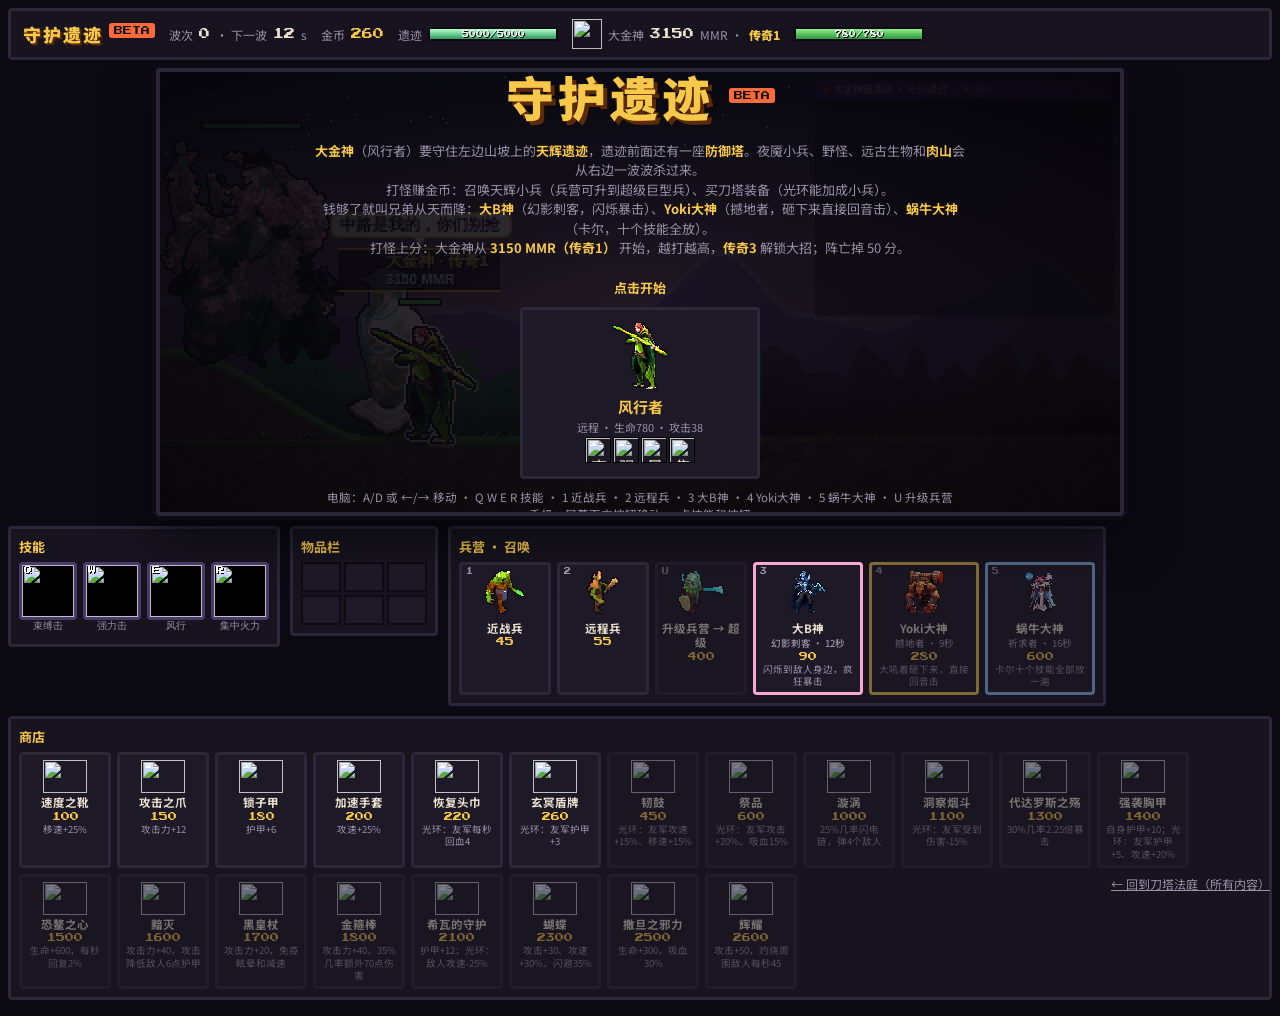
==== game2/index.html @ aa70c60f "Game 2: chat della diretta (spettatori del sito, reazioni agli eventi, regali), bilanciamento verifi" ====
<!doctype html>
<html lang="zh-CN">
<head>
<meta charset="utf-8" />
<meta name="viewport" content="width=device-width, initial-scale=1, viewport-fit=cover, user-scalable=no" />
<title>守护遗迹 Beta</title>
<meta name="description" content="像素风刀塔横版塔防：大金神守护天辉遗迹，召唤小兵、买装备、叫蜗牛大神来帮忙。" />
<link href="https://fonts.googleapis.com/css2?family=Press+Start+2P&family=Noto+Sans+SC:wght@500;900&display=swap" rel="stylesheet" />
<style>
  :root { --bg: #0b0a12; --panel: #17141f; --line: #2c2638; --gold: #f7c84a; --green: #5fd068; --text: #ece3d0; --muted: #9a90a8; }
  * { box-sizing: border-box; -webkit-tap-highlight-color: transparent; }
  html, body { margin: 0; background: var(--bg); color: var(--text); font-family: "Noto Sans SC", system-ui, sans-serif; overscroll-behavior: none; }
  body { min-height: 100vh; display: flex; flex-direction: column; align-items: center; padding: 8px 8px 16px; user-select: none; }
  .hud { width: 100%; max-width: 1500px; display: flex; flex-wrap: wrap; align-items: center; gap: 8px 14px; padding: 8px 12px; margin-bottom: 8px; background: var(--panel); border: 3px solid var(--line); border-radius: 4px; }
  .title { font: 900 18px "Noto Sans SC"; color: var(--gold); letter-spacing: 2px; text-shadow: 2px 2px 0 #5a2a0a; }
  .beta { font: 9px "Press Start 2P"; color: #111; background: #ff6a3a; padding: 3px 5px; border-radius: 3px; vertical-align: super; letter-spacing: 0; text-shadow: none; }
  .stat { display: flex; align-items: center; gap: 6px; font-size: 12px; color: var(--muted); }
  .stat b { font: 11px "Press Start 2P"; color: var(--text); } .stat.gold b { color: var(--gold); }
  .meter { position: relative; width: 130px; height: 14px; background: #2a0f12; border: 2px solid #0d0b13; }
  .meter i { position: absolute; inset: 0 auto 0 0; background: linear-gradient(#b8ffd0, #2e9a5c); transition: width .2s; }
  .meter.hp i { background: linear-gradient(#8ef08a, #2e9a3c); } .meter.xp { height: 6px; width: 70px; } .meter.xp i { background: #8a6aff; }
  .meter span { position: absolute; inset: 0; display: grid; place-items: center; font: 7px "Press Start 2P"; color: #fff; text-shadow: 1px 1px 0 #000; }
  .medal { position: relative; width: 30px; height: 30px; display: inline-block; } .medal img { position: absolute; inset: 0; width: 100%; height: 100%; }
  .stat.mmr #rank { color: var(--gold); font-weight: 900; }
  .stage { position: relative; line-height: 0; border: 4px solid #2c2638; border-radius: 4px; box-shadow: 0 0 0 4px #0d0b13, 0 20px 50px rgba(0,0,0,.6); touch-action: none; }
  canvas#cv { image-rendering: pixelated; image-rendering: crisp-edges; display: block; }
  .banner { position: absolute; left: 50%; top: 10%; transform: translate(-50%, -10px); text-align: center; font: 900 clamp(18px, 3.6vw, 34px) "Noto Sans SC"; color: var(--gold); white-space: nowrap; text-shadow: 3px 3px 0 #000; opacity: 0; transition: .3s; pointer-events: none; line-height: 1.25; }
  .banner small { display: block; font-size: 14px; color: #ece3d0; text-shadow: 2px 2px 0 #000; }
  .banner.show { opacity: 1; transform: translate(-50%, 0); }
  .chat { position: absolute; right: 6px; top: 6px; width: min(32%, 300px); height: 54%; display: flex; flex-direction: column; background: rgba(8,6,14,.5); border: 1px solid rgba(255,255,255,.12); border-radius: 4px; line-height: 1.35; pointer-events: none; font-size: clamp(11px, .95vw, 14px); }
  .chat-h { padding: 3px 7px; font-size: .85em; color: #fff; background: rgba(145,70,255,.55); border-radius: 3px 3px 0 0; }
  .chat-h i { display: inline-block; width: 7px; height: 7px; border-radius: 50%; background: #ff3b3b; margin-right: 4px; animation: live 1s infinite alternate; }
  @keyframes live { to { opacity: .3; } }
  .chat-list { flex: 1; overflow: hidden; display: flex; flex-direction: column; justify-content: flex-end; padding: 3px 7px; -webkit-mask-image: linear-gradient(transparent, #000 35%); mask-image: linear-gradient(transparent, #000 35%); }
  .cm { color: #eee; text-shadow: 1px 1px 0 #000; word-break: break-all; animation: cm .25s; } .cm b { font-weight: 900; }
  .cm.gift { color: #fde047; } @keyframes cm { from { opacity: 0; transform: translateX(10px); } }
  @media (max-width: 760px) { .chat { position: static; width: 100%; height: 92px; border-radius: 0; } }
  .move { position: absolute; bottom: 8px; left: 8px; display: none; gap: 8px; line-height: 1; }
  .move button { width: 56px; height: 56px; border-radius: 50%; border: 3px solid rgba(255,255,255,.5); background: rgba(0,0,0,.35); color: #fff; font-size: 24px; }
  @media (pointer: coarse) { .move { display: flex; } }
  .bar { width: 100%; max-width: 1500px; display: flex; flex-wrap: wrap; gap: 10px; margin-top: 10px; align-items: flex-start; }
  .panel { background: var(--panel); border: 3px solid var(--line); border-radius: 4px; padding: 8px; }
  .panel h3 { margin: 0 0 6px; font-size: 13px; color: var(--gold); }
  .row { display: flex; gap: 6px; flex-wrap: wrap; }
  .skill { position: relative; width: 58px; height: 58px; padding: 0; border: 3px solid #4a3a6a; border-radius: 4px; background: #000; cursor: pointer; }
  .skill img { width: 100%; height: 100%; display: block; }
  .skill i { position: absolute; left: 2px; top: 1px; font: 8px "Press Start 2P"; font-style: normal; color: #fff; text-shadow: 1px 1px 0 #000; }
  .skill small { position: absolute; left: 0; right: 0; bottom: -16px; font-size: 10px; color: var(--muted); white-space: nowrap; }
  .skill .cdn { position: absolute; inset: 0; display: grid; place-items: center; font: 12px "Press Start 2P"; color: #fff; text-shadow: 2px 2px 0 #000; }
  .skill.cd img { filter: grayscale(1) brightness(.45); }
  .inv { display: grid; grid-template-columns: repeat(3, 40px); gap: 3px; }
  .inv img, .inv span { width: 40px; height: 30px; border: 2px solid #0d0b13; background: #1d1926; display: block; }
  .slot { position: relative; display: flex; flex-direction: column; align-items: center; gap: 2px; width: 92px; padding: 5px 4px; cursor: pointer; background: #1d1926; color: var(--text); border: 3px solid var(--line); border-radius: 4px; font: inherit; }
  .slot b { font-size: 11.5px; line-height: 1.25; text-align: center; } .slot em { font: 9px "Press Start 2P"; font-style: normal; color: var(--gold); }
  .slot i { position: absolute; left: 4px; top: 3px; font: 7px "Press Start 2P"; font-style: normal; color: var(--muted); }
  .slot small { font-size: 9.5px; color: var(--muted); text-align: center; line-height: 1.3; }
  .slot img { width: 44px; height: 33px; }
  .slot .pic canvas { height: 44px; image-rendering: pixelated; }
  .slot.poor { opacity: .45; } .slot.own { border-color: var(--green); opacity: .7; }
  .slot.snail { border-color: #93c5fd; width: 110px; } .slot b small { color: var(--muted); font-weight: 500; }
  .ov { position: absolute; inset: 0; display: flex; flex-direction: column; align-items: center; justify-content: center; gap: 10px; padding: 14px; text-align: center; line-height: 1.5; background: radial-gradient(ellipse at center, rgba(10,8,16,.82), rgba(5,4,8,.96)); overflow: auto; }
  .ov[hidden] { display: none; }
  .ov h1 { margin: 0; font: 900 clamp(26px, 5vw, 48px) "Noto Sans SC"; color: var(--gold); letter-spacing: 4px; text-shadow: 4px 4px 0 #5a2a0a; }
  .ov p { margin: 0; max-width: 660px; font-size: 13px; color: var(--muted); } .ov b { color: var(--gold); }
  .pick { display: grid; grid-template-columns: 1fr; gap: 8px; max-width: 240px; width: 100%; }
  .hero { display: flex; flex-direction: column; align-items: center; gap: 3px; padding: 8px; background: #1d1926; border: 3px solid var(--line); border-radius: 4px; color: var(--text); cursor: pointer; font: inherit; line-height: 1.3; }
  .hero:hover { border-color: var(--gold); }
  .hero .pic canvas { height: 72px; image-rendering: pixelated; }
  .hero b { color: var(--gold); font-size: 15px; } .hero small { font-size: 11px; color: var(--muted); }
  .abil img { width: 26px; height: 26px; margin: 0 1px; border: 1px solid #000; }
  .btn { font: 900 16px "Noto Sans SC"; padding: 8px 24px; background: var(--gold); color: #1a1208; border: 0; border-radius: 3px; cursor: pointer; }
  .back { position: fixed; right: 10px; bottom: 8px; font-size: 12px; color: var(--muted); }
  @media (max-width: 760px) { .meter { width: 90px; } .slot { width: 76px; } }
</style>
</head>
<body>
  <div class="hud">
    <span class="title">守护遗迹 <sup class="beta">BETA</sup></span>
    <span class="stat">波次 <b id="wave">0</b> · 下一波 <b id="next">0</b>s</span>
    <span class="stat gold">金币 <b id="gold">0</b></span>
    <span class="stat">遗迹 <span class="meter"><i id="anc"></i><span id="anc-t"></span></span></span>
    <span class="stat mmr"><span class="medal"><img id="medal" alt=""><img id="star" alt=""></span>大金神 <b id="mmr">3150</b> MMR · <span id="rank"></span></span>
    <span class="stat"><span class="meter hp"><i id="hp"></i><span id="hp-t"></span></span></span>
  </div>
  <div class="stage">
    <canvas id="cv"></canvas>
    <div class="banner" id="banner"></div>
    <div class="chat"><div class="chat-h"><i></i>大金神直播间 · 守护遗迹 · 👁 <span id="viewers">900</span></div><div class="chat-list" id="chat-list"></div></div>
    <div class="move"><button id="left">◀</button><button id="right">▶</button></div>
    <div class="ov" id="intro">
      <h1>守护遗迹 <sup class="beta">BETA</sup></h1>
      <p><b>大金神</b>（风行者）要守住左边山坡上的<b>天辉遗迹</b>，遗迹前面还有一座<b>防御塔</b>。夜魇小兵、野怪、远古生物和<b>肉山</b>会从右边一波波杀过来。<br>打怪赚金币：召唤天辉小兵（兵营可升到超级巨型兵）、买刀塔装备（光环能加成小兵）。<br>钱够了就叫兄弟从天而降：<b>大B神</b>（幻影刺客，闪烁暴击）、<b>Yoki大神</b>（撼地者，砸下来直接回音击）、<b>蜗牛大神</b>（卡尔，十个技能全放）。<br>打怪上分：大金神从 <b>3150 MMR（传奇1）</b> 开始，越打越高，<b>传奇3</b> 解锁大招；阵亡掉 50 分。</p>
      <p id="best"></p>
      <p><b>点击开始</b></p>
      <div class="pick" id="pick"></div>
      <p style="font-size:11.5px">电脑：A/D 或 ←/→ 移动 · Q W E R 技能 · 1 近战兵 · 2 远程兵 · 3 大B神 · 4 Yoki大神 · 5 蜗牛大神 · U 升级兵营<br>手机：屏幕下方按钮移动 · 点技能和按钮</p>
    </div>
    <div class="ov" id="over" hidden><h1>遗迹被摧毁了</h1><p id="over-text"></p><button class="btn" id="again">再来一局</button></div>
  </div>
  <div class="bar">
    <div class="panel"><h3>技能</h3><div class="row" id="skills" style="padding-bottom:16px"></div></div>
    <div class="panel"><h3>物品栏</h3><div class="inv" id="inv"></div></div>
    <div class="panel"><h3>兵营 · 召唤</h3><div class="row" id="units"></div></div>
    <div class="panel" style="flex:1;min-width:300px"><h3>商店</h3><div class="row" id="shop"></div></div>
  </div>
  <a class="back" href="../">← 回到刀塔法庭（所有内容）</a>
  <script src="art.js?v=4"></script>
  <script src="game.js?v=8"></script>
</body>
</html>
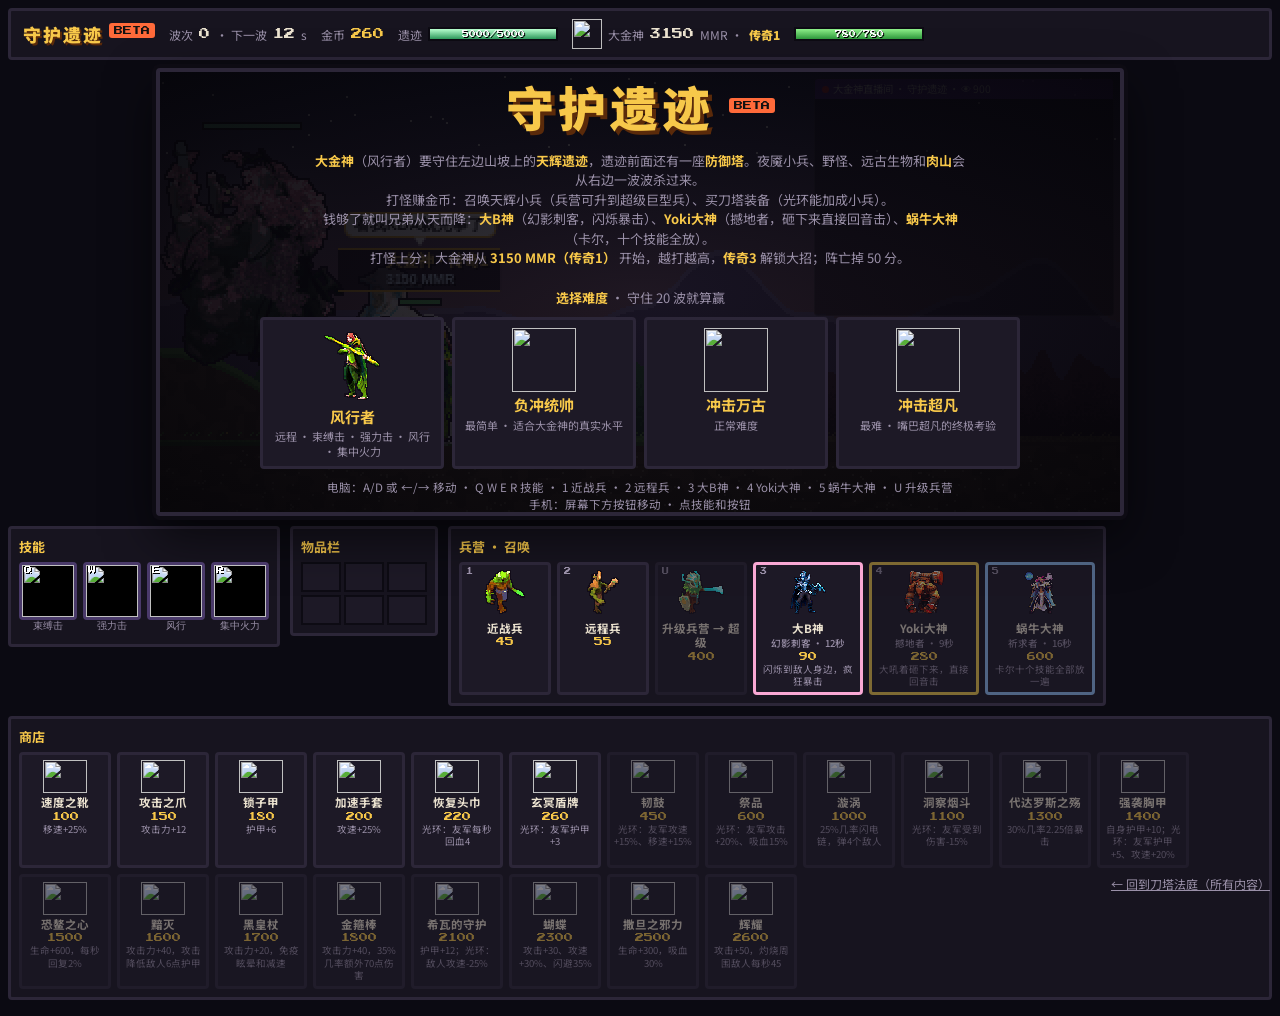
==== commit 68565106: "Game 2: tre difficoltà (负冲统帅 / 冲击万古 / 冲击超凡), vittoria all'ondata 20 con scelta fine o modalità infin" ====
--- a/game2/index.html
+++ b/game2/index.html
@@ -34,7 +34,7 @@
   .chat-list { flex: 1; overflow: hidden; display: flex; flex-direction: column; justify-content: flex-end; padding: 3px 7px; -webkit-mask-image: linear-gradient(transparent, #000 35%); mask-image: linear-gradient(transparent, #000 35%); }
   .cm { color: #eee; text-shadow: 1px 1px 0 #000; word-break: break-all; animation: cm .25s; } .cm b { font-weight: 900; }
   .cm.gift { color: #fde047; } @keyframes cm { from { opacity: 0; transform: translateX(10px); } }
-  @media (max-width: 760px) { .chat { position: static; width: 100%; height: 92px; border-radius: 0; } }
+  @media (max-width: 760px) { .pick { grid-template-columns: repeat(2, 1fr); } .chat { position: static; width: 100%; height: 92px; border-radius: 0; } }
   .move { position: absolute; bottom: 8px; left: 8px; display: none; gap: 8px; line-height: 1; }
   .move button { width: 56px; height: 56px; border-radius: 50%; border: 3px solid rgba(255,255,255,.5); background: rgba(0,0,0,.35); color: #fff; font-size: 24px; }
   @media (pointer: coarse) { .move { display: flex; } }
@@ -62,7 +62,7 @@
   .ov[hidden] { display: none; }
   .ov h1 { margin: 0; font: 900 clamp(26px, 5vw, 48px) "Noto Sans SC"; color: var(--gold); letter-spacing: 4px; text-shadow: 4px 4px 0 #5a2a0a; }
   .ov p { margin: 0; max-width: 660px; font-size: 13px; color: var(--muted); } .ov b { color: var(--gold); }
-  .pick { display: grid; grid-template-columns: 1fr; gap: 8px; max-width: 240px; width: 100%; }
+  .pick { display: grid; grid-template-columns: repeat(4, 1fr); gap: 8px; max-width: 760px; width: 100%; } .diff img { width: 64px; height: 64px; } .diff:hover b { color: #fff; }
   .hero { display: flex; flex-direction: column; align-items: center; gap: 3px; padding: 8px; background: #1d1926; border: 3px solid var(--line); border-radius: 4px; color: var(--text); cursor: pointer; font: inherit; line-height: 1.3; }
   .hero:hover { border-color: var(--gold); }
   .hero .pic canvas { height: 72px; image-rendering: pixelated; }
@@ -91,10 +91,11 @@
       <h1>守护遗迹 <sup class="beta">BETA</sup></h1>
       <p><b>大金神</b>（风行者）要守住左边山坡上的<b>天辉遗迹</b>，遗迹前面还有一座<b>防御塔</b>。夜魇小兵、野怪、远古生物和<b>肉山</b>会从右边一波波杀过来。<br>打怪赚金币：召唤天辉小兵（兵营可升到超级巨型兵）、买刀塔装备（光环能加成小兵）。<br>钱够了就叫兄弟从天而降：<b>大B神</b>（幻影刺客，闪烁暴击）、<b>Yoki大神</b>（撼地者，砸下来直接回音击）、<b>蜗牛大神</b>（卡尔，十个技能全放）。<br>打怪上分：大金神从 <b>3150 MMR（传奇1）</b> 开始，越打越高，<b>传奇3</b> 解锁大招；阵亡掉 50 分。</p>
       <p id="best"></p>
-      <p><b>点击开始</b></p>
+      <p><b>选择难度</b> · 守住 20 波就算赢</p>
       <div class="pick" id="pick"></div>
       <p style="font-size:11.5px">电脑：A/D 或 ←/→ 移动 · Q W E R 技能 · 1 近战兵 · 2 远程兵 · 3 大B神 · 4 Yoki大神 · 5 蜗牛大神 · U 升级兵营<br>手机：屏幕下方按钮移动 · 点技能和按钮</p>
     </div>
+    <div class="ov" id="win" hidden><img id="win-medal" alt="" style="width:96px;height:96px"><h1 id="win-title"></h1><p id="win-text"></p><div style="display:flex;gap:10px"><button class="btn" id="win-end">结束游戏</button><button class="btn" id="win-go" style="background:#5fd068">继续守（无尽模式）</button></div></div>
     <div class="ov" id="over" hidden><h1>遗迹被摧毁了</h1><p id="over-text"></p><button class="btn" id="again">再来一局</button></div>
   </div>
   <div class="bar">
@@ -105,6 +106,6 @@
   </div>
   <a class="back" href="../">← 回到刀塔法庭（所有内容）</a>
   <script src="art.js?v=4"></script>
-  <script src="game.js?v=8"></script>
+  <script src="game.js?v=11"></script>
 </body>
 </html>
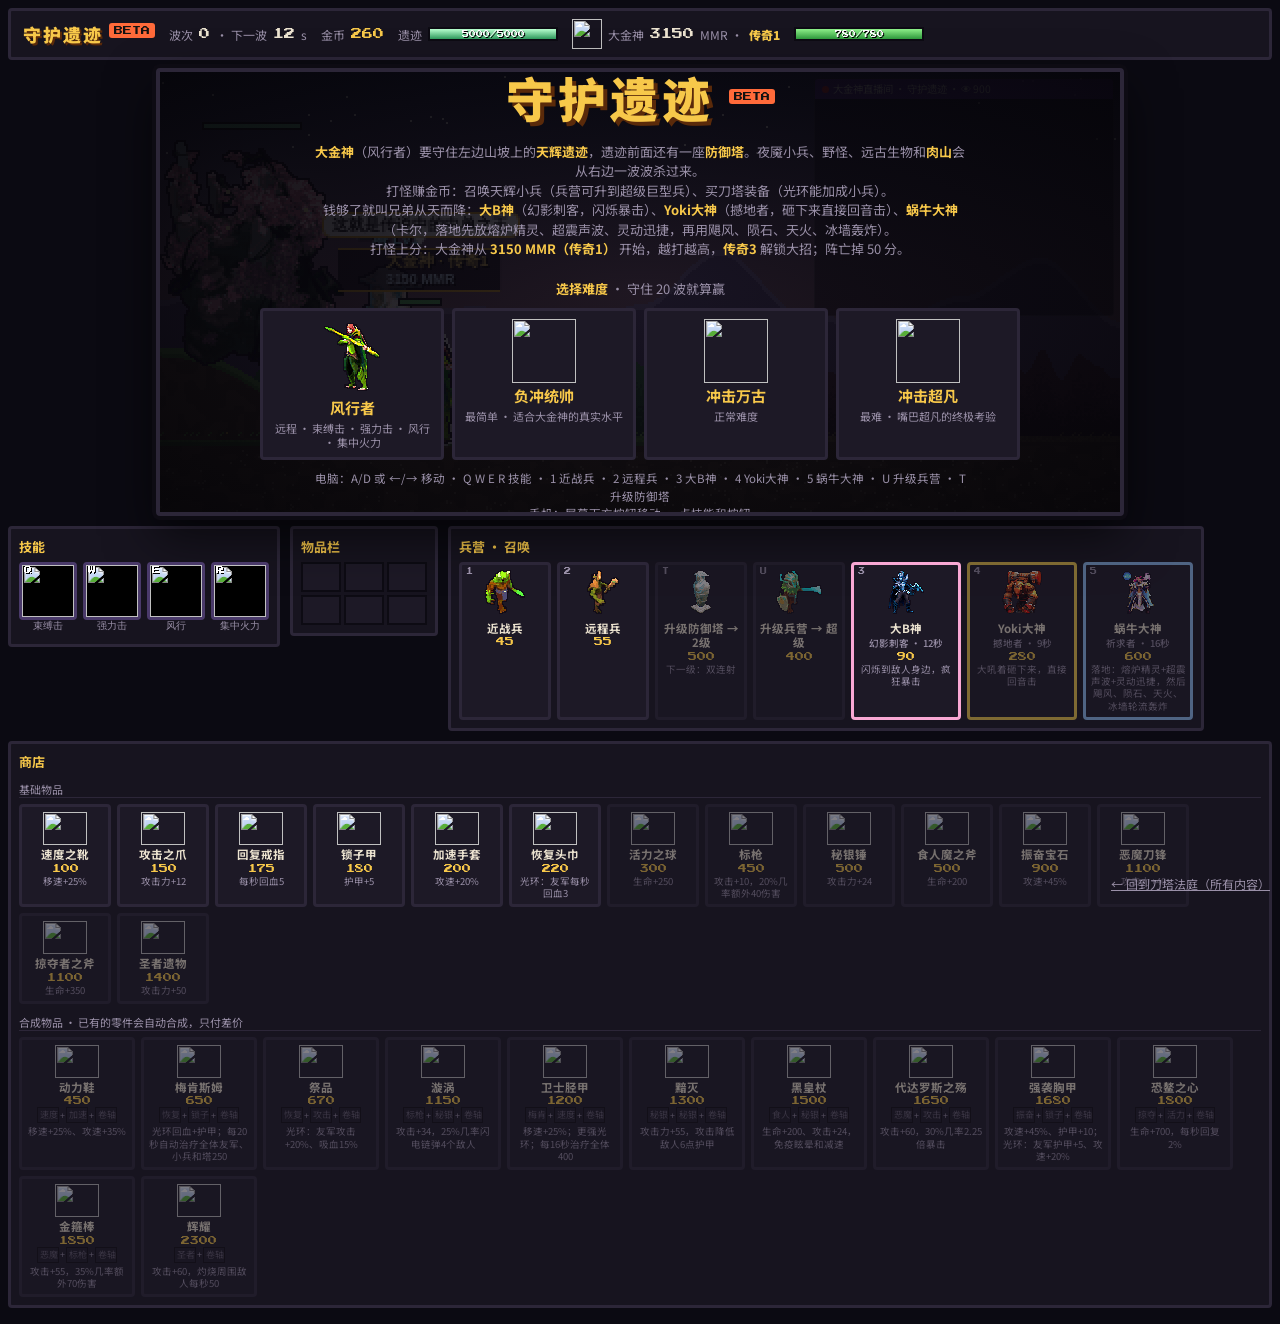
==== commit e9a6caca: "Game 2: negozio con componenti e ricette come in Dota 2 (梅肯斯姆, 卫士胫甲 ecc.), vendita oggetti, torre a " ====
--- a/game2/index.html
+++ b/game2/index.html
@@ -56,6 +56,11 @@
   .slot small { font-size: 9.5px; color: var(--muted); text-align: center; line-height: 1.3; }
   .slot img { width: 44px; height: 33px; }
   .slot .pic canvas { height: 44px; image-rendering: pixelated; }
+  .shop-h { width: 100%; font-size: 11px; color: var(--muted); margin: 4px 0 0; border-bottom: 1px solid var(--line); }
+  .slot em s { color: var(--muted); font-size: 7px; margin-left: 3px; }
+  .slot.big { width: 116px; } .parts { display: flex; align-items: center; gap: 1px; font-size: 9px; color: var(--muted); }
+  .parts img { width: 22px; height: 16px; opacity: .55; border: 1px solid #000; } .parts img.have { opacity: 1; outline: 1px solid var(--green); }
+  .inv img { cursor: pointer; }
   .slot.poor { opacity: .45; } .slot.own { border-color: var(--green); opacity: .7; }
   .slot.snail { border-color: #93c5fd; width: 110px; } .slot b small { color: var(--muted); font-weight: 500; }
   .ov { position: absolute; inset: 0; display: flex; flex-direction: column; align-items: center; justify-content: center; gap: 10px; padding: 14px; text-align: center; line-height: 1.5; background: radial-gradient(ellipse at center, rgba(10,8,16,.82), rgba(5,4,8,.96)); overflow: auto; }
@@ -89,11 +94,11 @@
     <div class="move"><button id="left">◀</button><button id="right">▶</button></div>
     <div class="ov" id="intro">
       <h1>守护遗迹 <sup class="beta">BETA</sup></h1>
-      <p><b>大金神</b>（风行者）要守住左边山坡上的<b>天辉遗迹</b>，遗迹前面还有一座<b>防御塔</b>。夜魇小兵、野怪、远古生物和<b>肉山</b>会从右边一波波杀过来。<br>打怪赚金币：召唤天辉小兵（兵营可升到超级巨型兵）、买刀塔装备（光环能加成小兵）。<br>钱够了就叫兄弟从天而降：<b>大B神</b>（幻影刺客，闪烁暴击）、<b>Yoki大神</b>（撼地者，砸下来直接回音击）、<b>蜗牛大神</b>（卡尔，十个技能全放）。<br>打怪上分：大金神从 <b>3150 MMR（传奇1）</b> 开始，越打越高，<b>传奇3</b> 解锁大招；阵亡掉 50 分。</p>
+      <p><b>大金神</b>（风行者）要守住左边山坡上的<b>天辉遗迹</b>，遗迹前面还有一座<b>防御塔</b>。夜魇小兵、野怪、远古生物和<b>肉山</b>会从右边一波波杀过来。<br>打怪赚金币：召唤天辉小兵（兵营可升到超级巨型兵）、买刀塔装备（光环能加成小兵）。<br>钱够了就叫兄弟从天而降：<b>大B神</b>（幻影刺客，闪烁暴击）、<b>Yoki大神</b>（撼地者，砸下来直接回音击）、<b>蜗牛大神</b>（卡尔，落地先放熔炉精灵、超震声波、灵动迅捷，再用飓风、陨石、天火、冰墙轰炸）。<br>打怪上分：大金神从 <b>3150 MMR（传奇1）</b> 开始，越打越高，<b>传奇3</b> 解锁大招；阵亡掉 50 分。</p>
       <p id="best"></p>
       <p><b>选择难度</b> · 守住 20 波就算赢</p>
       <div class="pick" id="pick"></div>
-      <p style="font-size:11.5px">电脑：A/D 或 ←/→ 移动 · Q W E R 技能 · 1 近战兵 · 2 远程兵 · 3 大B神 · 4 Yoki大神 · 5 蜗牛大神 · U 升级兵营<br>手机：屏幕下方按钮移动 · 点技能和按钮</p>
+      <p style="font-size:11.5px">电脑：A/D 或 ←/→ 移动 · Q W E R 技能 · 1 近战兵 · 2 远程兵 · 3 大B神 · 4 Yoki大神 · 5 蜗牛大神 · U 升级兵营 · T 升级防御塔<br>手机：屏幕下方按钮移动 · 点技能和按钮</p>
     </div>
     <div class="ov" id="win" hidden><img id="win-medal" alt="" style="width:96px;height:96px"><h1 id="win-title"></h1><p id="win-text"></p><div style="display:flex;gap:10px"><button class="btn" id="win-end">结束游戏</button><button class="btn" id="win-go" style="background:#5fd068">继续守（无尽模式）</button></div></div>
     <div class="ov" id="over" hidden><h1>遗迹被摧毁了</h1><p id="over-text"></p><button class="btn" id="again">再来一局</button></div>
@@ -106,6 +111,6 @@
   </div>
   <a class="back" href="../">← 回到刀塔法庭（所有内容）</a>
   <script src="art.js?v=4"></script>
-  <script src="game.js?v=11"></script>
+  <script src="game.js?v=13"></script>
 </body>
 </html>
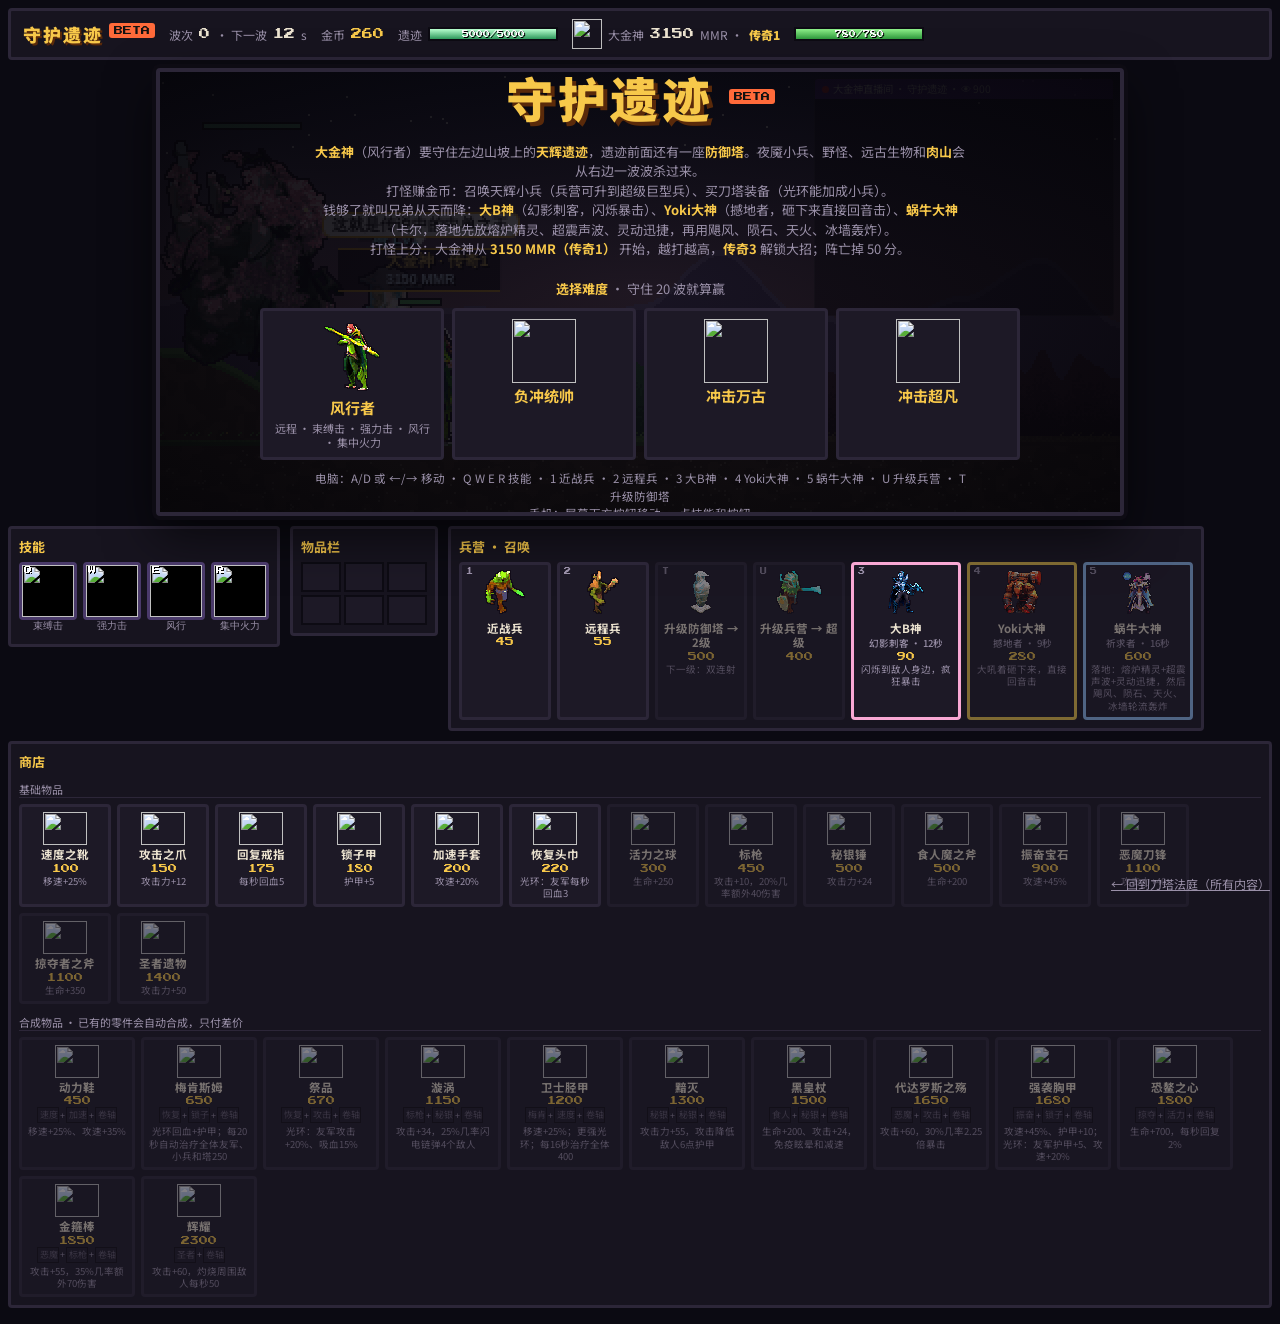
==== commit a9207f77: "Game 2: nuovo messaggio di vittoria 负冲统帅, tolta la descrizione delle difficoltà Co-Authored-By: Clau" ====
--- a/game2/index.html
+++ b/game2/index.html
@@ -111,6 +111,6 @@
   </div>
   <a class="back" href="../">← 回到刀塔法庭（所有内容）</a>
   <script src="art.js?v=4"></script>
-  <script src="game.js?v=13"></script>
+  <script src="game.js?v=14"></script>
 </body>
 </html>
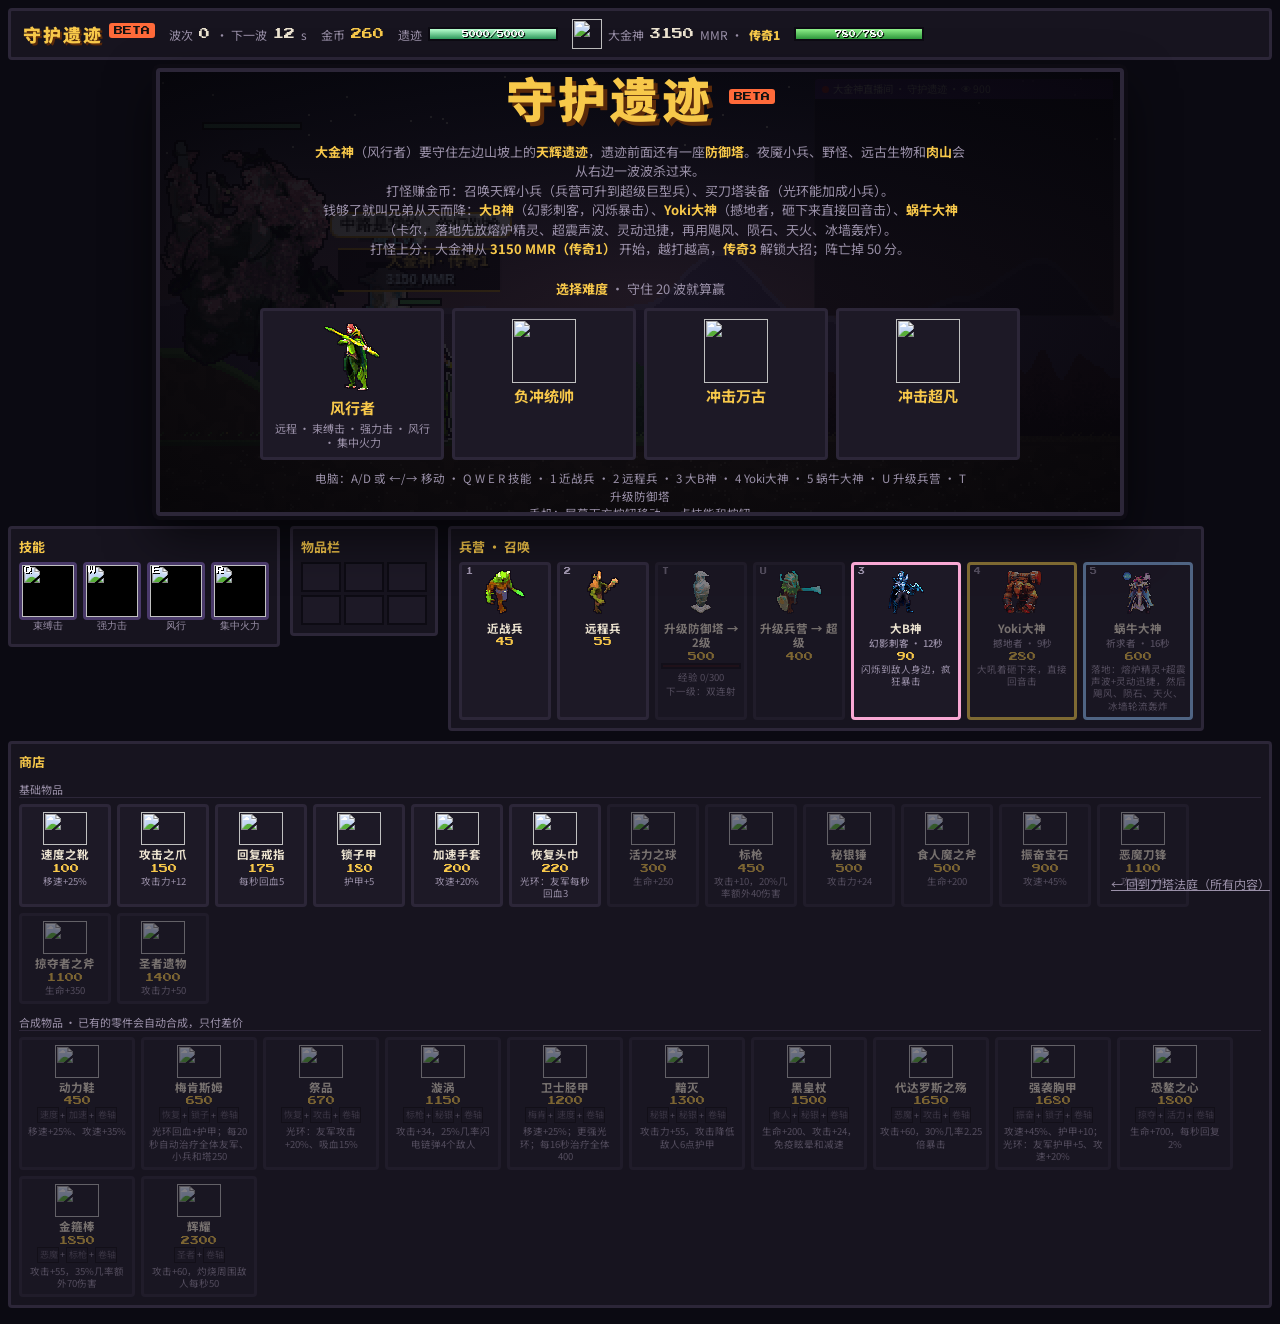
==== commit bd52f93d: "Game 2: la torre si potenzia con oro + esperienza (nemici che muoiono vicino alla torre), barra exp " ====
--- a/game2/index.html
+++ b/game2/index.html
@@ -111,6 +111,6 @@
   </div>
   <a class="back" href="../">← 回到刀塔法庭（所有内容）</a>
   <script src="art.js?v=4"></script>
-  <script src="game.js?v=14"></script>
+  <script src="game.js?v=15"></script>
 </body>
 </html>
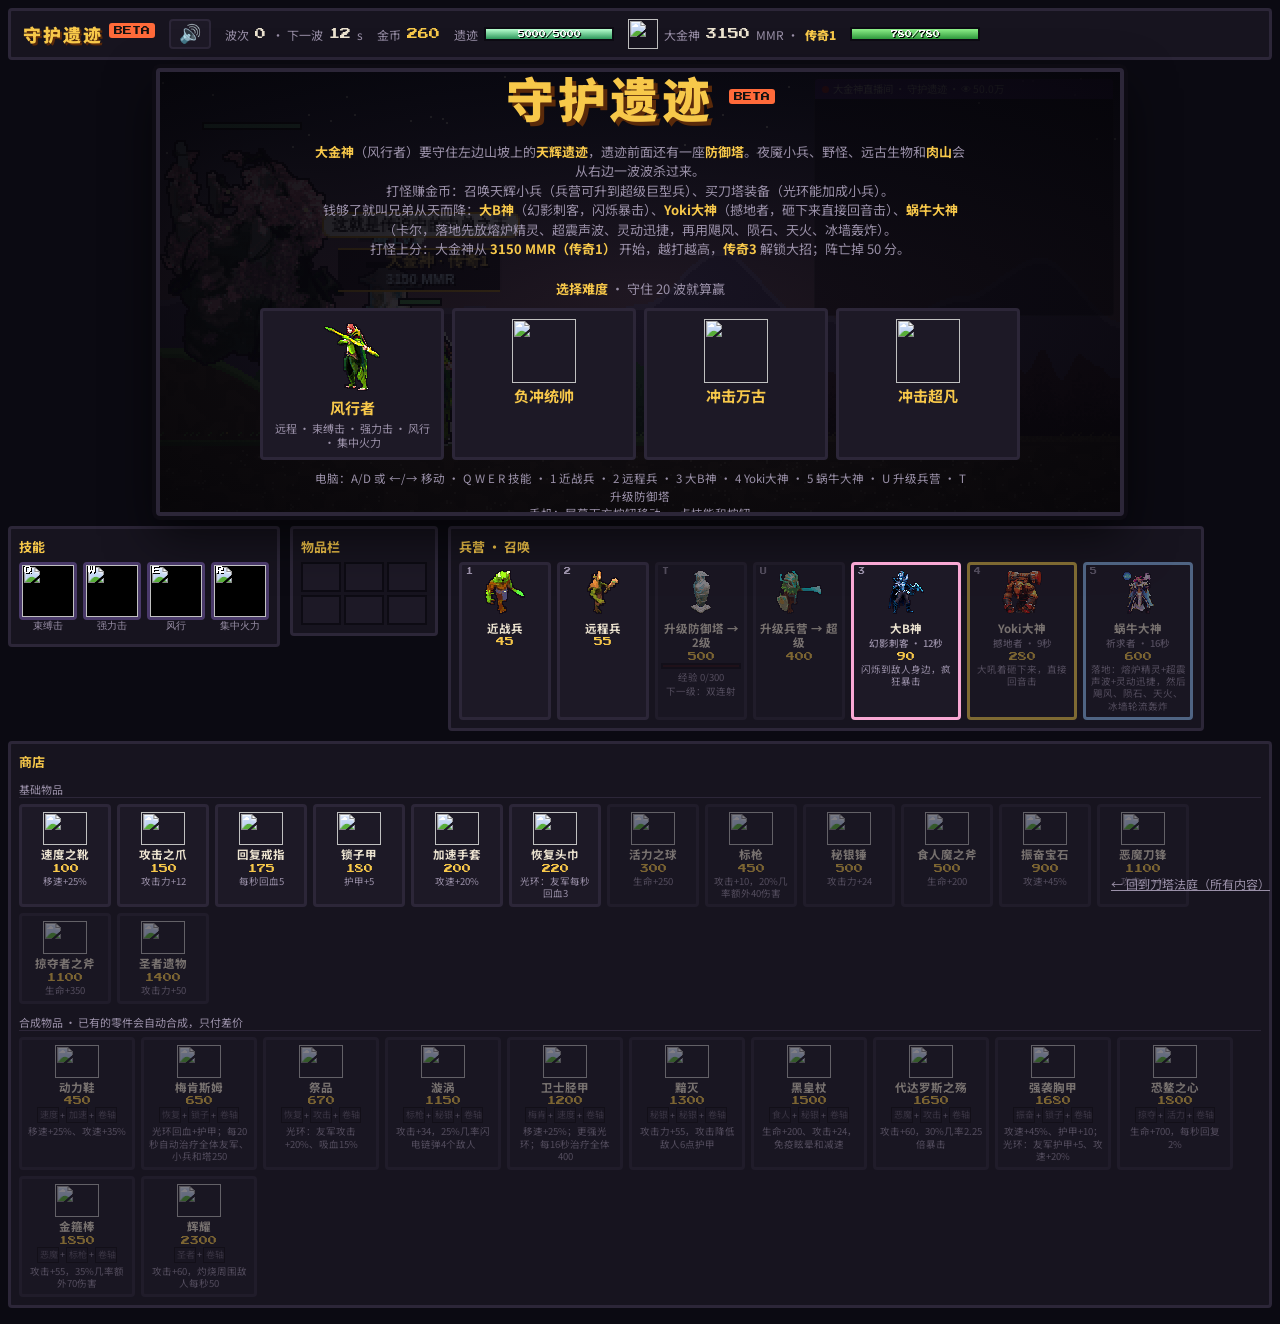
==== commit 20c7050f: "Game 2: suoni sintetizzati (Web Audio) con tasto muto, Earthshaker usa 强化图腾 dopo l'ulti, 大B神 arriva " ====
--- a/game2/index.html
+++ b/game2/index.html
@@ -14,6 +14,7 @@
   .hud { width: 100%; max-width: 1500px; display: flex; flex-wrap: wrap; align-items: center; gap: 8px 14px; padding: 8px 12px; margin-bottom: 8px; background: var(--panel); border: 3px solid var(--line); border-radius: 4px; }
   .title { font: 900 18px "Noto Sans SC"; color: var(--gold); letter-spacing: 2px; text-shadow: 2px 2px 0 #5a2a0a; }
   .beta { font: 9px "Press Start 2P"; color: #111; background: #ff6a3a; padding: 3px 5px; border-radius: 3px; vertical-align: super; letter-spacing: 0; text-shadow: none; }
+  .mute { font-size: 18px; background: #1d1926; border: 2px solid var(--line); border-radius: 4px; color: #fff; cursor: pointer; padding: 2px 8px; }
   .stat { display: flex; align-items: center; gap: 6px; font-size: 12px; color: var(--muted); }
   .stat b { font: 11px "Press Start 2P"; color: var(--text); } .stat.gold b { color: var(--gold); }
   .meter { position: relative; width: 130px; height: 14px; background: #2a0f12; border: 2px solid #0d0b13; }
@@ -33,7 +34,7 @@
   @keyframes live { to { opacity: .3; } }
   .chat-list { flex: 1; overflow: hidden; display: flex; flex-direction: column; justify-content: flex-end; padding: 3px 7px; -webkit-mask-image: linear-gradient(transparent, #000 35%); mask-image: linear-gradient(transparent, #000 35%); }
   .cm { color: #eee; text-shadow: 1px 1px 0 #000; word-break: break-all; animation: cm .25s; } .cm b { font-weight: 900; }
-  .cm.gift { color: #fde047; } @keyframes cm { from { opacity: 0; transform: translateX(10px); } }
+  .cm.gift { color: #fde047; } .cm.sc { margin: 2px 0; padding: 2px 5px; background: rgba(253,224,71,.16); border-left: 3px solid; border-radius: 2px; } .cm .amt { color: #fde047; font-weight: 900; } @keyframes cm { from { opacity: 0; transform: translateX(10px); } }
   @media (max-width: 760px) { .pick { grid-template-columns: repeat(2, 1fr); } .chat { position: static; width: 100%; height: 92px; border-radius: 0; } }
   .move { position: absolute; bottom: 8px; left: 8px; display: none; gap: 8px; line-height: 1; }
   .move button { width: 56px; height: 56px; border-radius: 50%; border: 3px solid rgba(255,255,255,.5); background: rgba(0,0,0,.35); color: #fff; font-size: 24px; }
@@ -81,6 +82,7 @@
 <body>
   <div class="hud">
     <span class="title">守护遗迹 <sup class="beta">BETA</sup></span>
+    <button id="mute" class="mute" title="声音开关">🔊</button>
     <span class="stat">波次 <b id="wave">0</b> · 下一波 <b id="next">0</b>s</span>
     <span class="stat gold">金币 <b id="gold">0</b></span>
     <span class="stat">遗迹 <span class="meter"><i id="anc"></i><span id="anc-t"></span></span></span>
@@ -90,7 +92,7 @@
   <div class="stage">
     <canvas id="cv"></canvas>
     <div class="banner" id="banner"></div>
-    <div class="chat"><div class="chat-h"><i></i>大金神直播间 · 守护遗迹 · 👁 <span id="viewers">900</span></div><div class="chat-list" id="chat-list"></div></div>
+    <div class="chat"><div class="chat-h"><i></i>大金神直播间 · 守护遗迹 · 👁 <span id="viewers">50.0万</span></div><div class="chat-list" id="chat-list"></div></div>
     <div class="move"><button id="left">◀</button><button id="right">▶</button></div>
     <div class="ov" id="intro">
       <h1>守护遗迹 <sup class="beta">BETA</sup></h1>
@@ -111,6 +113,6 @@
   </div>
   <a class="back" href="../">← 回到刀塔法庭（所有内容）</a>
   <script src="art.js?v=4"></script>
-  <script src="game.js?v=15"></script>
+  <script src="game.js?v=18"></script>
 </body>
 </html>
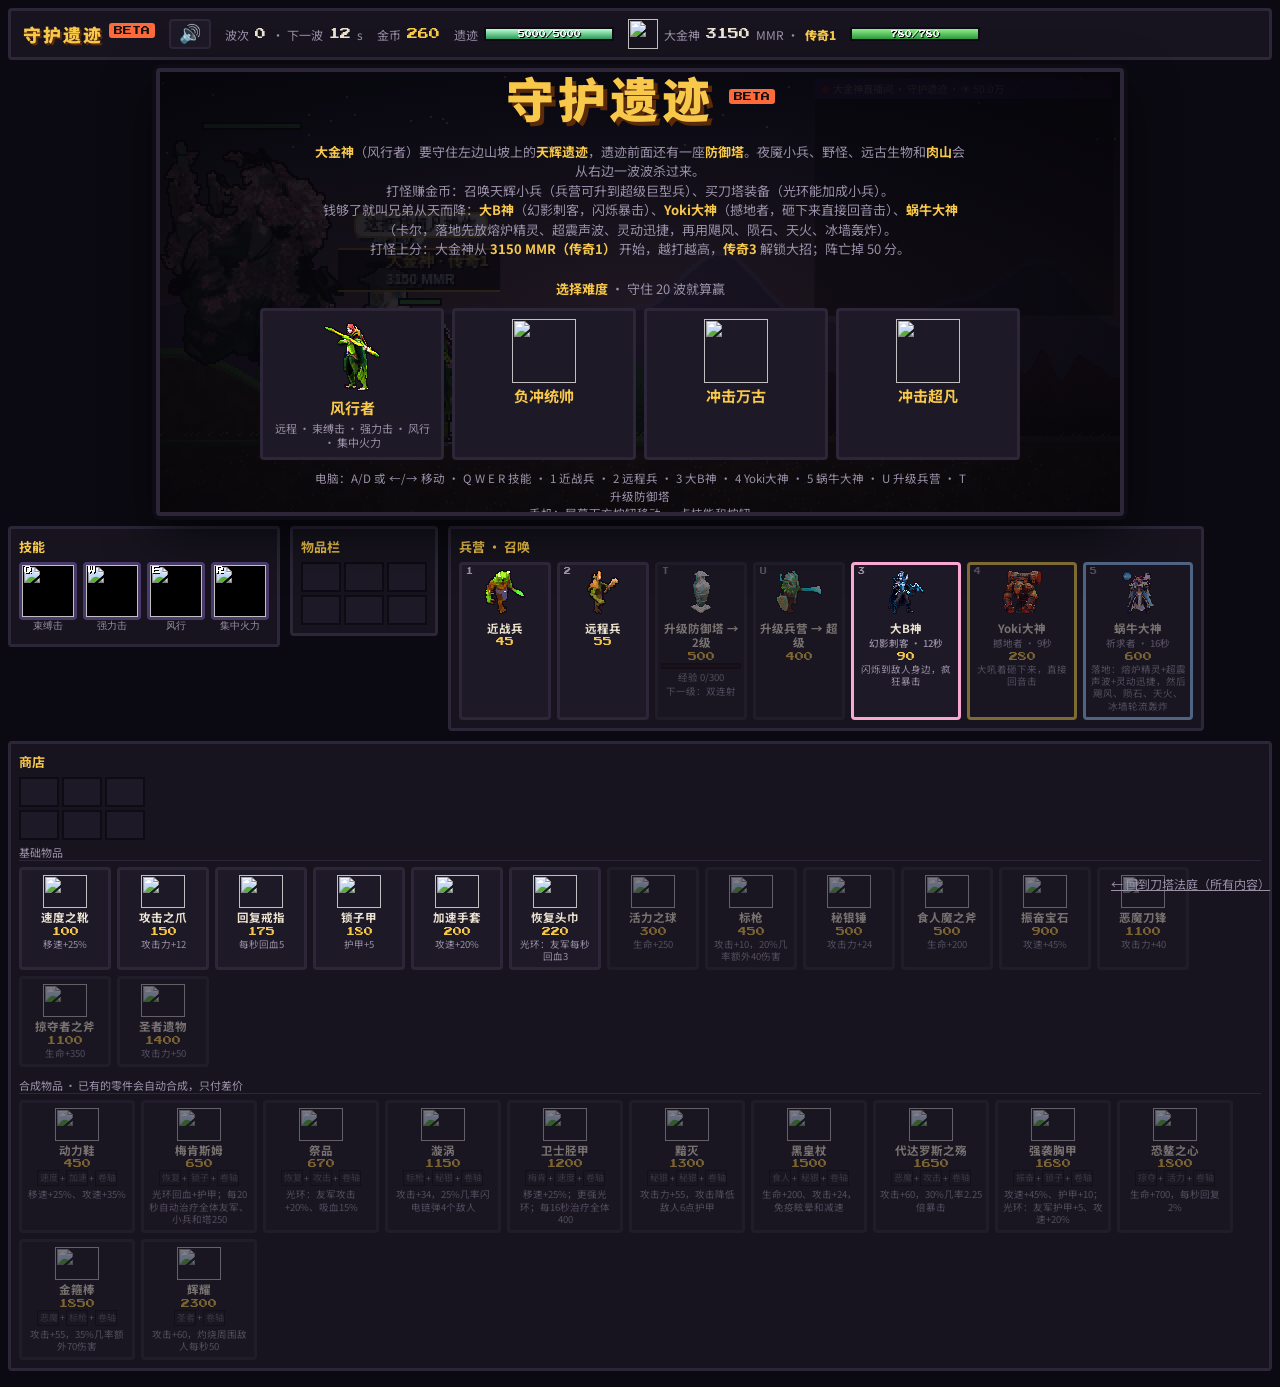
==== commit d8ec88aa: "Game 2: UI per smartphone (barra comandi fissa con movimento/skill/evocazioni, negozio a comparsa co" ====
--- a/game2/index.html
+++ b/game2/index.html
@@ -36,9 +36,14 @@
   .cm { color: #eee; text-shadow: 1px 1px 0 #000; word-break: break-all; animation: cm .25s; } .cm b { font-weight: 900; }
   .cm.gift { color: #fde047; } .cm.sc { margin: 2px 0; padding: 2px 5px; background: rgba(253,224,71,.16); border-left: 3px solid; border-radius: 2px; } .cm .amt { color: #fde047; font-weight: 900; } @keyframes cm { from { opacity: 0; transform: translateX(10px); } }
   @media (max-width: 760px) { .pick { grid-template-columns: repeat(2, 1fr); } .chat { position: static; width: 100%; height: 92px; border-radius: 0; } }
-  .move { position: absolute; bottom: 8px; left: 8px; display: none; gap: 8px; line-height: 1; }
-  .move button { width: 56px; height: 56px; border-radius: 50%; border: 3px solid rgba(255,255,255,.5); background: rgba(0,0,0,.35); color: #fff; font-size: 24px; }
+  .ctl { display: flex; align-items: flex-start; gap: 10px; }
+  .p-skills #skills { padding-bottom: 16px; }
+  .move { display: none; gap: 6px; line-height: 1; }
+  .move button { width: 56px; height: 56px; border-radius: 50%; border: 3px solid rgba(255,255,255,.45); background: #2a2238; color: #fff; font-size: 22px; touch-action: none; }
+  .move button:active { background: #4a3a6a; }
   @media (pointer: coarse) { .move { display: flex; } }
+  .shopbtn, .p-shop h3 .close, .inv-m { display: none; }
+  .p-shop { flex: 1; min-width: 300px; }
   .bar { width: 100%; max-width: 1500px; display: flex; flex-wrap: wrap; gap: 10px; margin-top: 10px; align-items: flex-start; }
   .panel { background: var(--panel); border: 3px solid var(--line); border-radius: 4px; padding: 8px; }
   .panel h3 { margin: 0 0 6px; font-size: 13px; color: var(--gold); }
@@ -77,6 +82,48 @@
   .btn { font: 900 16px "Noto Sans SC"; padding: 8px 24px; background: var(--gold); color: #1a1208; border: 0; border-radius: 3px; cursor: pointer; }
   .back { position: fixed; right: 10px; bottom: 8px; font-size: 12px; color: var(--muted); }
   @media (max-width: 760px) { .meter { width: 90px; } .slot { width: 76px; } }
+  /* ===== smartphone: barra comandi fissa in basso, negozio a comparsa ===== */
+  @media (max-width: 760px), (max-height: 520px) {
+    body { padding: 4px 4px var(--dockh, 150px); }
+    .hud { gap: 2px 10px; padding: 4px 8px; margin-bottom: 4px; border-width: 2px; }
+    .title { font-size: 14px; letter-spacing: 1px; } .beta { font-size: 7px; padding: 2px 3px; }
+    .stat { font-size: 11px; gap: 4px; } .stat b { font-size: 9px; }
+    .meter { width: 74px; height: 12px; } .medal { width: 22px; height: 22px; }
+    .mute { font-size: 14px; padding: 0 6px; margin-left: auto; }
+    .stage { border-width: 2px; box-shadow: none; }
+    .ov { position: fixed; inset: 0; z-index: 60; justify-content: flex-start; padding: 18px 12px 30px; }
+    .ov h1 { font-size: 30px; } .ov p { font-size: 12.5px; }
+    .pick { grid-template-columns: repeat(2, 1fr); gap: 6px; } .hero { padding: 6px; } .hero .pic canvas { height: 56px; } .diff img { width: 50px; height: 50px; }
+    .bar { position: fixed; left: 0; right: 0; bottom: 0; z-index: 30; margin: 0; max-width: none; flex-direction: column; flex-wrap: nowrap; gap: 6px; padding: 6px 6px calc(6px + env(safe-area-inset-bottom)); background: #120f19; border-top: 3px solid var(--line); box-shadow: 0 -8px 20px rgba(0,0,0,.5); }
+    .bar > .panel { border: 0; padding: 0; background: none; } .bar > .panel > h3 { display: none; }
+    .p-inv { display: none; }
+    .ctl { align-items: center; gap: 6px; justify-content: space-between; }
+    .move { display: flex; } .move button { width: 50px; height: 50px; font-size: 20px; }
+    .p-skills #skills { padding-bottom: 0; gap: 5px; flex-wrap: nowrap; }
+    .skill { width: 46px; height: 46px; border-width: 2px; } .skill small { display: none; } .skill .cdn { font-size: 10px; }
+    .shopbtn { display: flex; flex-direction: column; align-items: center; justify-content: center; width: 50px; height: 50px; border: 2px solid var(--gold); border-radius: 6px; background: #2a2010; color: #fff; font-size: 20px; line-height: 1; }
+    .shopbtn small { font-size: 9px; color: var(--gold); margin-top: 2px; }
+    .p-units .row { flex-wrap: nowrap; overflow-x: auto; gap: 5px; padding-bottom: 2px; scrollbar-width: none; -webkit-overflow-scrolling: touch; }
+    .p-units .row::-webkit-scrollbar { display: none; }
+    .p-units .slot { flex: 0 0 auto; width: 66px; padding: 3px 2px; border-width: 2px; } .p-units .slot.snail { width: 70px; }
+    .p-units .slot > small, .p-units .slot b small, .p-units .slot .meter + small { display: none; } .p-units .slot b { font-size: 10px; } .p-units .slot em { font-size: 8px; }
+    .p-units .slot .pic canvas { height: 30px; } .p-units .slot .meter.xp { width: 54px !important; height: 4px; }
+    .p-shop { display: none; }
+    .p-shop.open { display: block; position: fixed; left: 0; right: 0; bottom: 0; top: 22vh; z-index: 40; overflow-y: auto; padding: 10px 8px 30px; background: var(--panel) !important; border-top: 3px solid var(--gold) !important; border-radius: 10px 10px 0 0; box-shadow: 0 -10px 30px rgba(0,0,0,.7); }
+    .p-shop.open > h3 { display: flex !important; justify-content: space-between; align-items: center; font-size: 15px; position: sticky; top: -10px; background: var(--panel); padding: 4px 0; z-index: 1; }
+    .p-shop h3 .close { display: block; font: inherit; font-size: 13px; background: #2a2238; color: #fff; border: 2px solid var(--line); border-radius: 4px; padding: 4px 10px; }
+    .inv-m { display: grid; grid-template-columns: repeat(6, 1fr); gap: 4px; margin-bottom: 8px; } .inv-m img, .inv-m span { width: 100%; height: 36px; }
+    #shop .slot { width: calc(33.3% - 4px); } #shop .slot.big { width: calc(50% - 3px); }
+    .back { position: static; display: block; text-align: center; margin: 10px 0; }
+    .chat { font-size: 11px; }
+  }
+  @media (max-height: 520px) and (orientation: landscape) {
+    .bar { flex-direction: row; align-items: center; gap: 8px; } .p-skills { flex: 0 0 auto; } .p-units { flex: 1; min-width: 0; }
+    .hud { padding: 2px 8px; } .p-shop.open { top: 8vh; }
+    .ov p { font-size: 11.5px; } .pick { grid-template-columns: repeat(4, 1fr); }
+  }
+  .rot { display: none; float: right; opacity: .8; }
+  @media (max-width: 760px) and (orientation: portrait) { .rot { display: inline; } }
 </style>
 </head>
 <body>
@@ -92,8 +139,7 @@
   <div class="stage">
     <canvas id="cv"></canvas>
     <div class="banner" id="banner"></div>
-    <div class="chat"><div class="chat-h"><i></i>大金神直播间 · 守护遗迹 · 👁 <span id="viewers">50.0万</span></div><div class="chat-list" id="chat-list"></div></div>
-    <div class="move"><button id="left">◀</button><button id="right">▶</button></div>
+    <div class="chat"><div class="chat-h"><i></i>大金神直播间 · 守护遗迹 · 👁 <span id="viewers">50.0万</span><span class="rot">📱↻ 横屏更爽</span></div><div class="chat-list" id="chat-list"></div></div>
     <div class="ov" id="intro">
       <h1>守护遗迹 <sup class="beta">BETA</sup></h1>
       <p><b>大金神</b>（风行者）要守住左边山坡上的<b>天辉遗迹</b>，遗迹前面还有一座<b>防御塔</b>。夜魇小兵、野怪、远古生物和<b>肉山</b>会从右边一波波杀过来。<br>打怪赚金币：召唤天辉小兵（兵营可升到超级巨型兵）、买刀塔装备（光环能加成小兵）。<br>钱够了就叫兄弟从天而降：<b>大B神</b>（幻影刺客，闪烁暴击）、<b>Yoki大神</b>（撼地者，砸下来直接回音击）、<b>蜗牛大神</b>（卡尔，落地先放熔炉精灵、超震声波、灵动迅捷，再用飓风、陨石、天火、冰墙轰炸）。<br>打怪上分：大金神从 <b>3150 MMR（传奇1）</b> 开始，越打越高，<b>传奇3</b> 解锁大招；阵亡掉 50 分。</p>
@@ -105,14 +151,14 @@
     <div class="ov" id="win" hidden><img id="win-medal" alt="" style="width:96px;height:96px"><h1 id="win-title"></h1><p id="win-text"></p><div style="display:flex;gap:10px"><button class="btn" id="win-end">结束游戏</button><button class="btn" id="win-go" style="background:#5fd068">继续守（无尽模式）</button></div></div>
     <div class="ov" id="over" hidden><h1>遗迹被摧毁了</h1><p id="over-text"></p><button class="btn" id="again">再来一局</button></div>
   </div>
-  <div class="bar">
-    <div class="panel"><h3>技能</h3><div class="row" id="skills" style="padding-bottom:16px"></div></div>
-    <div class="panel"><h3>物品栏</h3><div class="inv" id="inv"></div></div>
-    <div class="panel"><h3>兵营 · 召唤</h3><div class="row" id="units"></div></div>
-    <div class="panel" style="flex:1;min-width:300px"><h3>商店</h3><div class="row" id="shop"></div></div>
+  <div class="bar" id="bar">
+    <div class="panel p-skills"><h3>技能</h3><div class="ctl"><div class="move"><button id="left">◀</button><button id="right">▶</button></div><div class="row" id="skills"></div><button class="shopbtn" id="shopbtn">🛒<small>商店</small></button></div></div>
+    <div class="panel p-inv"><h3>物品栏</h3><div class="inv" id="inv"></div></div>
+    <div class="panel p-units"><h3>兵营 · 召唤</h3><div class="row" id="units"></div></div>
+    <div class="panel p-shop" id="shoppanel"><h3>商店 <button class="close" id="shopclose">✕ 关闭</button></h3><div class="inv inv-m"></div><div class="row" id="shop"></div></div>
   </div>
   <a class="back" href="../">← 回到刀塔法庭（所有内容）</a>
   <script src="art.js?v=4"></script>
-  <script src="game.js?v=18"></script>
+  <script src="game.js?v=22"></script>
 </body>
 </html>
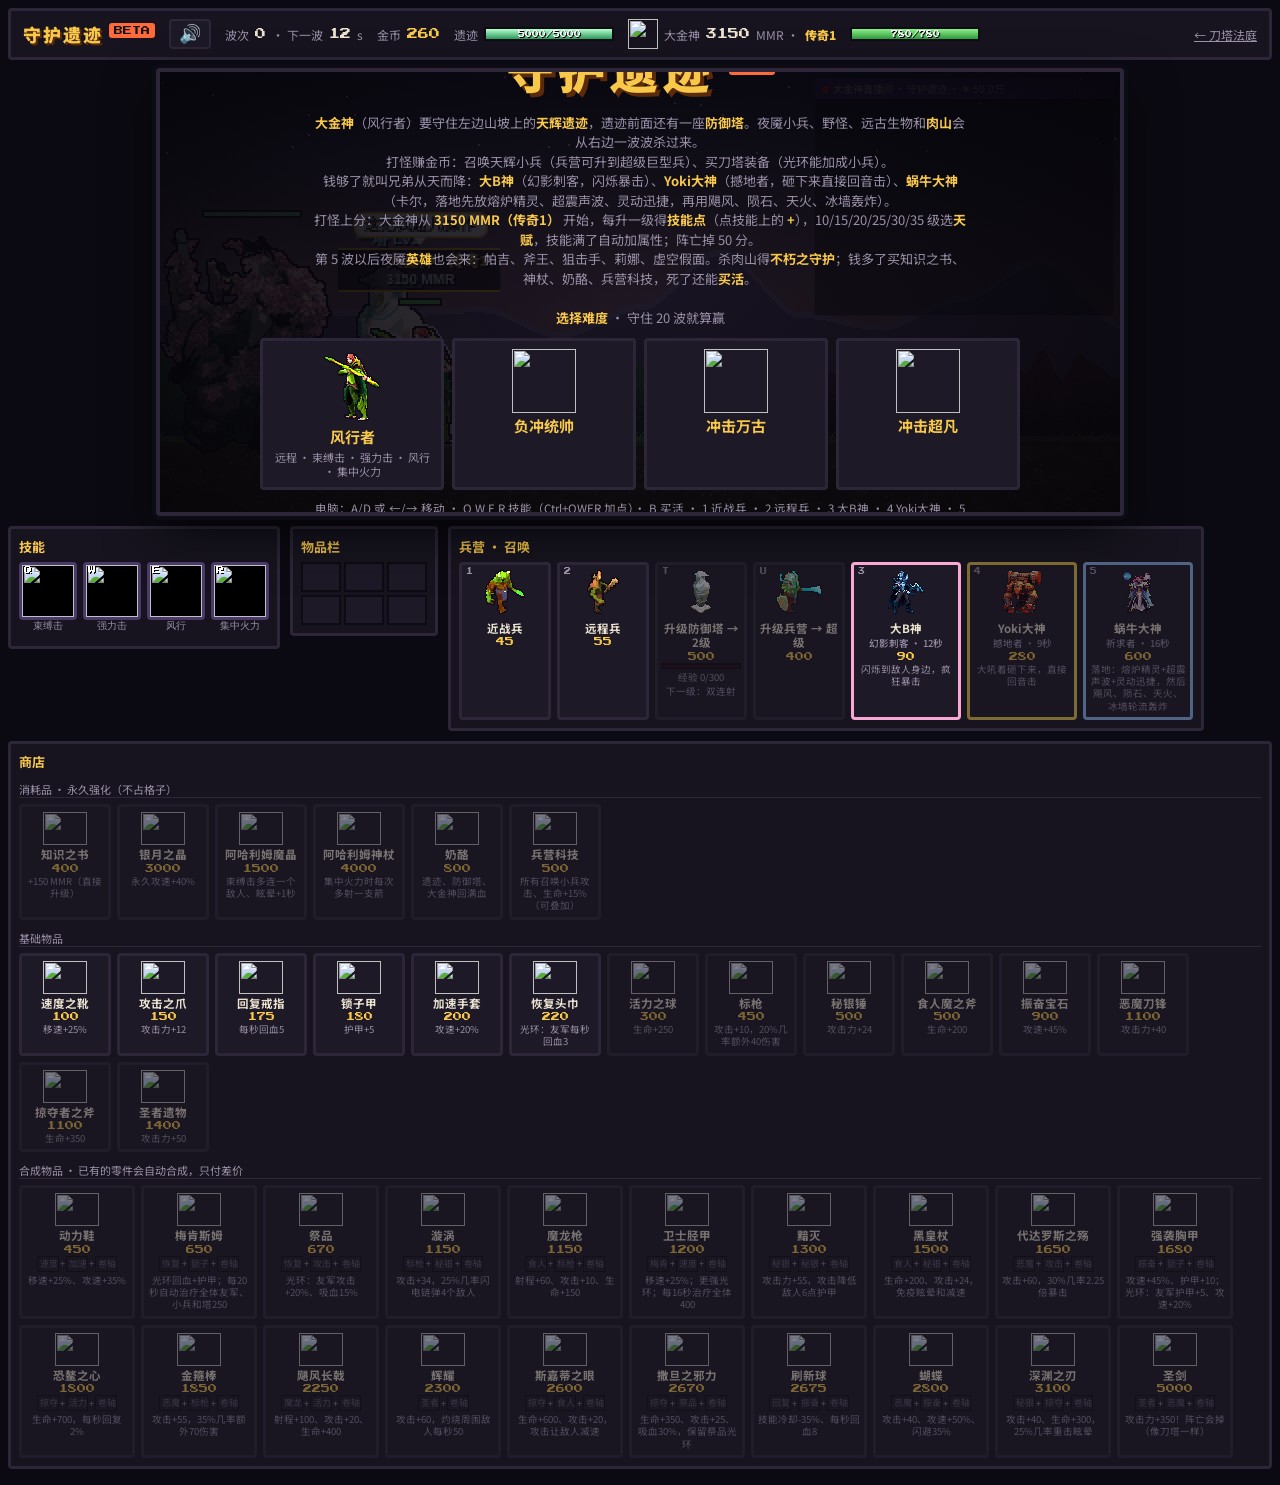
==== commit ab23dbfa: "Game 2: punti abilità e talenti per Windranger (livelli senza limite), eroi nemici dopo Roshan (Pudg" ====
--- a/game2/index.html
+++ b/game2/index.html
@@ -42,7 +42,7 @@
   .move button { width: 56px; height: 56px; border-radius: 50%; border: 3px solid rgba(255,255,255,.45); background: #2a2238; color: #fff; font-size: 22px; touch-action: none; }
   .move button:active { background: #4a3a6a; }
   @media (pointer: coarse) { .move { display: flex; } }
-  .shopbtn, .p-shop h3 .close, .inv-m { display: none; }
+  .shopbtn, .p-shop h3 .close, .p-shop .inv-m { display: none; }
   .p-shop { flex: 1; min-width: 300px; }
   .bar { width: 100%; max-width: 1500px; display: flex; flex-wrap: wrap; gap: 10px; margin-top: 10px; align-items: flex-start; }
   .panel { background: var(--panel); border: 3px solid var(--line); border-radius: 4px; padding: 8px; }
@@ -80,7 +80,12 @@
   .hero b { color: var(--gold); font-size: 15px; } .hero small { font-size: 11px; color: var(--muted); }
   .abil img { width: 26px; height: 26px; margin: 0 1px; border: 1px solid #000; }
   .btn { font: 900 16px "Noto Sans SC"; padding: 8px 24px; background: var(--gold); color: #1a1208; border: 0; border-radius: 3px; cursor: pointer; }
-  .back { position: fixed; right: 10px; bottom: 8px; font-size: 12px; color: var(--muted); }
+  .back { margin-left: auto; font-size: 12px; color: var(--muted); }
+  .sp { font-size: 12px; color: #c4b5fd; font-weight: 900; } .aegis { font-size: 12px; color: #fde047; font-weight: 900; }
+  .bb { font: 900 13px "Noto Sans SC"; background: #d92b2b; color: #fff; border: 0; border-radius: 4px; padding: 4px 10px; cursor: pointer; animation: live 0.6s infinite alternate; } .bb.poor { background: #5a2a2a; animation: none; }
+  .skw { position: relative; }
+  .pips { position: absolute; left: 3px; right: 3px; bottom: 3px; display: flex; gap: 2px; } .pips b { flex: 1; height: 4px; background: #222; border: 1px solid #000; } .pips b.on { background: #fde047; }
+  .plus { position: absolute; right: -6px; top: -8px; width: 22px; height: 22px; border-radius: 50%; border: 2px solid #fff; background: #7c3aed; color: #fff; font: 900 15px/1 sans-serif; cursor: pointer; animation: live .7s infinite alternate; padding: 0; z-index: 2; }
   @media (max-width: 760px) { .meter { width: 90px; } .slot { width: 76px; } }
   /* ===== smartphone: barra comandi fissa in basso, negozio a comparsa ===== */
   @media (max-width: 760px), (max-height: 520px) {
@@ -100,7 +105,7 @@
     .ctl { align-items: center; gap: 6px; justify-content: space-between; }
     .move { display: flex; } .move button { width: 50px; height: 50px; font-size: 20px; }
     .p-skills #skills { padding-bottom: 0; gap: 5px; flex-wrap: nowrap; }
-    .skill { width: 46px; height: 46px; border-width: 2px; } .skill small { display: none; } .skill .cdn { font-size: 10px; }
+    .skill { width: 46px; height: 46px; border-width: 2px; } .plus { top: -2px; right: -4px; width: 20px; height: 20px; font-size: 13px; } .bar { padding-top: 10px; } .skill small { display: none; } .skill .cdn { font-size: 10px; }
     .shopbtn { display: flex; flex-direction: column; align-items: center; justify-content: center; width: 50px; height: 50px; border: 2px solid var(--gold); border-radius: 6px; background: #2a2010; color: #fff; font-size: 20px; line-height: 1; }
     .shopbtn small { font-size: 9px; color: var(--gold); margin-top: 2px; }
     .p-units .row { flex-wrap: nowrap; overflow-x: auto; gap: 5px; padding-bottom: 2px; scrollbar-width: none; -webkit-overflow-scrolling: touch; }
@@ -112,9 +117,9 @@
     .p-shop.open { display: block; position: fixed; left: 0; right: 0; bottom: 0; top: 22vh; z-index: 40; overflow-y: auto; padding: 10px 8px 30px; background: var(--panel) !important; border-top: 3px solid var(--gold) !important; border-radius: 10px 10px 0 0; box-shadow: 0 -10px 30px rgba(0,0,0,.7); }
     .p-shop.open > h3 { display: flex !important; justify-content: space-between; align-items: center; font-size: 15px; position: sticky; top: -10px; background: var(--panel); padding: 4px 0; z-index: 1; }
     .p-shop h3 .close { display: block; font: inherit; font-size: 13px; background: #2a2238; color: #fff; border: 2px solid var(--line); border-radius: 4px; padding: 4px 10px; }
-    .inv-m { display: grid; grid-template-columns: repeat(6, 1fr); gap: 4px; margin-bottom: 8px; } .inv-m img, .inv-m span { width: 100%; height: 36px; }
+    .p-shop .inv-m { display: grid; grid-template-columns: repeat(6, 1fr); gap: 4px; margin-bottom: 8px; } .inv-m img, .inv-m span { width: 100%; height: 36px; }
     #shop .slot { width: calc(33.3% - 4px); } #shop .slot.big { width: calc(50% - 3px); }
-    .back { position: static; display: block; text-align: center; margin: 10px 0; }
+    .back { font-size: 11px; }
     .chat { font-size: 11px; }
   }
   @media (max-height: 520px) and (orientation: landscape) {
@@ -135,6 +140,8 @@
     <span class="stat">遗迹 <span class="meter"><i id="anc"></i><span id="anc-t"></span></span></span>
     <span class="stat mmr"><span class="medal"><img id="medal" alt=""><img id="star" alt=""></span>大金神 <b id="mmr">3150</b> MMR · <span id="rank"></span></span>
     <span class="stat"><span class="meter hp"><i id="hp"></i><span id="hp-t"></span></span></span>
+    <span class="sp" id="sp"></span><span class="aegis" id="aegis" hidden>🛡 不朽之守护</span><button class="bb" id="buyback" hidden>买活</button>
+    <a class="back" href="../">← 刀塔法庭</a>
   </div>
   <div class="stage">
     <canvas id="cv"></canvas>
@@ -142,13 +149,14 @@
     <div class="chat"><div class="chat-h"><i></i>大金神直播间 · 守护遗迹 · 👁 <span id="viewers">50.0万</span><span class="rot">📱↻ 横屏更爽</span></div><div class="chat-list" id="chat-list"></div></div>
     <div class="ov" id="intro">
       <h1>守护遗迹 <sup class="beta">BETA</sup></h1>
-      <p><b>大金神</b>（风行者）要守住左边山坡上的<b>天辉遗迹</b>，遗迹前面还有一座<b>防御塔</b>。夜魇小兵、野怪、远古生物和<b>肉山</b>会从右边一波波杀过来。<br>打怪赚金币：召唤天辉小兵（兵营可升到超级巨型兵）、买刀塔装备（光环能加成小兵）。<br>钱够了就叫兄弟从天而降：<b>大B神</b>（幻影刺客，闪烁暴击）、<b>Yoki大神</b>（撼地者，砸下来直接回音击）、<b>蜗牛大神</b>（卡尔，落地先放熔炉精灵、超震声波、灵动迅捷，再用飓风、陨石、天火、冰墙轰炸）。<br>打怪上分：大金神从 <b>3150 MMR（传奇1）</b> 开始，越打越高，<b>传奇3</b> 解锁大招；阵亡掉 50 分。</p>
+      <p><b>大金神</b>（风行者）要守住左边山坡上的<b>天辉遗迹</b>，遗迹前面还有一座<b>防御塔</b>。夜魇小兵、野怪、远古生物和<b>肉山</b>会从右边一波波杀过来。<br>打怪赚金币：召唤天辉小兵（兵营可升到超级巨型兵）、买刀塔装备（光环能加成小兵）。<br>钱够了就叫兄弟从天而降：<b>大B神</b>（幻影刺客，闪烁暴击）、<b>Yoki大神</b>（撼地者，砸下来直接回音击）、<b>蜗牛大神</b>（卡尔，落地先放熔炉精灵、超震声波、灵动迅捷，再用飓风、陨石、天火、冰墙轰炸）。<br>打怪上分：大金神从 <b>3150 MMR（传奇1）</b> 开始，每升一级得<b>技能点</b>（点技能上的 <b>+</b>），10/15/20/25/30/35 级选<b>天赋</b>，技能满了自动加属性；阵亡掉 50 分。<br>第 5 波以后夜魇<b>英雄</b>也会来：帕吉、斧王、狙击手、莉娜、虚空假面。杀肉山得<b>不朽之守护</b>；钱多了买知识之书、神杖、奶酪、兵营科技，死了还能<b>买活</b>。</p>
       <p id="best"></p>
       <p><b>选择难度</b> · 守住 20 波就算赢</p>
       <div class="pick" id="pick"></div>
-      <p style="font-size:11.5px">电脑：A/D 或 ←/→ 移动 · Q W E R 技能 · 1 近战兵 · 2 远程兵 · 3 大B神 · 4 Yoki大神 · 5 蜗牛大神 · U 升级兵营 · T 升级防御塔<br>手机：屏幕下方按钮移动 · 点技能和按钮</p>
+      <p style="font-size:11.5px">电脑：A/D 或 ←/→ 移动 · Q W E R 技能（Ctrl+QWER 加点）· B 买活 · 1 近战兵 · 2 远程兵 · 3 大B神 · 4 Yoki大神 · 5 蜗牛大神 · U 升级兵营 · T 升级防御塔<br>手机：屏幕下方按钮移动 · 点技能和按钮</p>
     </div>
     <div class="ov" id="win" hidden><img id="win-medal" alt="" style="width:96px;height:96px"><h1 id="win-title"></h1><p id="win-text"></p><div style="display:flex;gap:10px"><button class="btn" id="win-end">结束游戏</button><button class="btn" id="win-go" style="background:#5fd068">继续守（无尽模式）</button></div></div>
+    <div class="ov" id="talent" hidden><h1 id="tal-title"></h1><p>升级了！选一个天赋（像刀塔天赋树一样）</p><div id="tal-opts" style="display:flex;gap:10px;flex-wrap:wrap;justify-content:center"></div></div>
     <div class="ov" id="over" hidden><h1>遗迹被摧毁了</h1><p id="over-text"></p><button class="btn" id="again">再来一局</button></div>
   </div>
   <div class="bar" id="bar">
@@ -157,8 +165,7 @@
     <div class="panel p-units"><h3>兵营 · 召唤</h3><div class="row" id="units"></div></div>
     <div class="panel p-shop" id="shoppanel"><h3>商店 <button class="close" id="shopclose">✕ 关闭</button></h3><div class="inv inv-m"></div><div class="row" id="shop"></div></div>
   </div>
-  <a class="back" href="../">← 回到刀塔法庭（所有内容）</a>
   <script src="art.js?v=4"></script>
-  <script src="game.js?v=22"></script>
+  <script src="game.js?v=28"></script>
 </body>
 </html>
